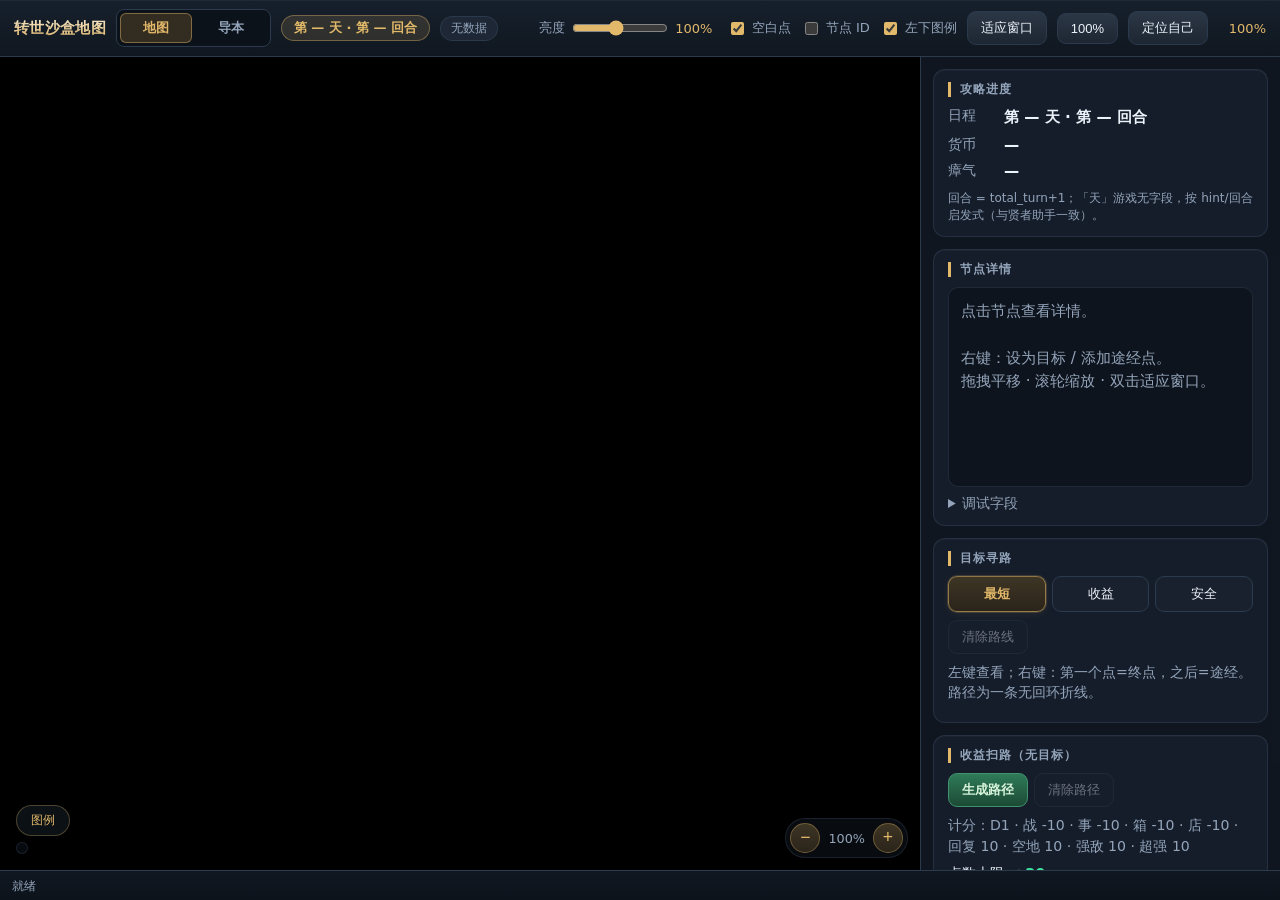
==== arcarum3-ext/map/map.html @ 76f1165f "Prepare arcarum3 Chrome extension for public repository" ====
<!DOCTYPE html>
<html lang="zh-CN">
<head>
  <meta charset="UTF-8" />
  <meta name="viewport" content="width=device-width, initial-scale=1" />
  <title>转世沙盒地图</title>
  <link rel="stylesheet" href="map.css" />
</head>
<body>
  <div id="toolbar">
    <div class="left">
      <strong id="title">转世沙盒地图</strong>
      <div class="window-view-switch" role="tablist" aria-label="窗口内容">
        <button
          id="window-tab-map"
          class="window-view-tab is-active"
          type="button"
          role="tab"
          aria-selected="true"
          aria-controls="main"
          data-window-view="map"
        >地图</button>
        <button
          id="window-tab-guidebooks"
          class="window-view-tab"
          type="button"
          role="tab"
          aria-selected="false"
          aria-controls="guidebook-view"
          data-window-view="guidebooks"
        >
          导本
          <span id="guidebook-tab-count" class="window-tab-count" hidden>0</span>
        </button>
      </div>
      <span id="progress-line" class="progress-line">第 — 天 · 第 — 回合</span>
      <span id="badge" class="badge">无数据</span>
    </div>
    <div id="map-toolbar-controls" class="right">
      <label class="chk slider-chk" title="调节底图亮度">
        亮度
        <input type="range" id="bg-bright" min="60" max="150" value="100" step="5" />
        <span id="bg-bright-val" class="slider-val">100%</span>
      </label>
      <label class="chk"><input type="checkbox" id="show-empty" checked /> 空白点</label>
      <label class="chk"><input type="checkbox" id="show-ids" /> 节点 ID</label>
      <label class="chk"><input type="checkbox" id="show-legend" checked /> 左下图例</label>
      <button type="button" id="btn-fit">适应窗口</button>
      <button type="button" id="btn-100">100%</button>
      <button type="button" id="btn-center">定位自己</button>
      <span id="zoom-label">100%</span>
    </div>
  </div>

  <div id="main" role="tabpanel" aria-labelledby="window-tab-map">
    <div id="map-column">
      <canvas id="canvas"></canvas>

      <!-- 左下角图例（可筛选高亮 / 可显隐） -->
      <div id="legend-dock" class="legend-dock" aria-label="节点图例">
        <button type="button" id="btn-legend-collapse" class="legend-toggle" title="收起/展开图例">图例</button>
        <div id="legend-bar" class="legend-bar"></div>
      </div>

      <div class="map-zoom-controls" aria-label="缩放">
        <button type="button" id="btn-zoom-out" class="map-zoom-btn">−</button>
        <span id="zoom-label-float" class="map-zoom-label">100%</span>
        <button type="button" id="btn-zoom-in" class="map-zoom-btn">+</button>
      </div>
    </div>

    <aside id="panel">
      <section class="panel-block progress-card">
        <h2>攻略进度</h2>
        <ul class="progress-rows">
          <li class="progress-row">
            <span class="progress-label">日程</span>
            <span id="progress-schedule" class="progress-value">第 — 天 · 第 — 回合</span>
          </li>
          <li class="progress-row">
            <span class="progress-label">货币</span>
            <span id="progress-point" class="progress-value">—</span>
          </li>
          <li class="progress-row">
            <span class="progress-label">瘴气</span>
            <span id="progress-miasma" class="progress-value">—</span>
          </li>
        </ul>
        <p class="progress-note">回合 = total_turn+1；「天」游戏无字段，按 hint/回合启发式（与贤者助手一致）。</p>
      </section>

      <section class="panel-block">
        <h2>节点详情</h2>
        <div id="detail" class="node-detail">
          <p class="node-detail-empty">点击节点查看详情。

右键：设为目标 / 添加途经点。
拖拽平移 · 滚轮缩放 · 双击适应窗口。</p>
        </div>
        <details id="node-debug-wrap" class="node-debug">
          <summary>调试字段</summary>
          <pre id="detail-debug" class="node-detail-debug">—</pre>
        </details>
      </section>

      <section class="panel-block route-card">
        <h2>目标寻路</h2>
        <div class="route-presets" role="group" aria-label="路线权重">
          <button type="button" class="btn-preset is-active" data-preset="short">最短</button>
          <button type="button" class="btn-preset" data-preset="reward">收益</button>
          <button type="button" class="btn-preset" data-preset="safe">安全</button>
        </div>
        <div class="route-actions">
          <button type="button" id="btn-route-clear" class="btn ghost" disabled>清除路线</button>
        </div>
        <p id="route-hint" class="route-hint">
          左键查看；右键：第一个点=终点，之后=途经。路径为一条无回环折线。
        </p>
        <dl id="route-stats" class="route-stats" hidden></dl>
      </section>

      <section class="panel-block explore-card">
        <h2>收益扫路（无目标）</h2>
        <div class="route-actions">
          <button type="button" id="btn-explore-gen" class="btn primary-ish">生成路径</button>
          <button type="button" id="btn-explore-clear" class="btn ghost" disabled>清除路径</button>
        </div>
        <p class="route-hint" id="explore-score-legend">累计分越低，路线优先级越高。</p>
        <label class="explore-slider-label" for="explore-points">
          点数上限 ≤ <strong id="explore-points-val">20</strong>
        </label>
        <input
          type="range"
          id="explore-points"
          min="5"
          max="20"
          value="20"
          step="1"
        />
        <details class="explore-score-settings" open>
          <summary>自定义事件评分</summary>
          <div id="explore-score-controls" class="explore-score-controls"></div>
        </details>
        <p id="explore-hint" class="route-hint">
          从当前位置出发，在上限内选总分最低的简单路径（可短于上限，不必凑满）。
          沿绿线移动只裁剪；再点生成带粘性，避免每步改道。
        </p>
        <dl id="explore-stats" class="route-stats" hidden></dl>
      </section>
    </aside>
  </div>

  <section
    id="guidebook-view"
    class="guidebook-view"
    role="tabpanel"
    aria-labelledby="window-tab-guidebooks"
    hidden
  >
    <div class="guidebook-shell">
      <header class="guidebook-header">
        <div class="guidebook-heading">
          <h1>导本记录</h1>
          <p id="book-last-update">尚未捕获导本数据</p>
        </div>
        <div class="guidebook-summary" aria-label="导本统计">
          <div><strong id="book-held-kinds">0</strong><span>持有种类</span></div>
          <div><strong id="book-held-total">0</strong><span>持有数量</span></div>
          <div><strong id="book-catalog-total">0</strong><span>累计收录</span></div>
        </div>
      </header>

      <div class="guidebook-layout">
        <section
          id="guidebook-live-panel"
          class="guidebook-column guidebook-live-panel"
          aria-labelledby="book-live-title"
        >
          <header class="guidebook-column-header">
            <div class="guidebook-column-title">
              <h2 id="book-live-title">本次选择</h2>
              <span id="book-live-count" class="book-live-count">0 项</span>
            </div>
            <button
              id="btn-clear-book-selection"
              class="book-clear-selection"
              type="button"
              aria-label="清除本次选择"
              title="清除本次选择"
              disabled
            >×</button>
          </header>
          <p id="book-live-summary" class="book-live-summary">暂无进行中的选择</p>
          <p id="book-live-description" class="book-live-description" hidden></p>
          <p id="book-live-captured" class="book-live-captured">等待下一次选择</p>
          <div id="guidebook-live-empty" class="guidebook-empty guidebook-live-empty">
            游戏内出现导本或事件选择后，候选会显示在这里。
          </div>
          <div id="guidebook-live-list" class="guidebook-list guidebook-live-list" aria-live="polite"></div>
          <section id="book-live-notes" class="book-live-notes" aria-labelledby="book-live-notes-title" hidden>
            <h3 id="book-live-notes-title">收益与风险</h3>
            <p id="book-live-notes-text"></p>
          </section>
        </section>

        <section
          id="guidebook-catalogue-panel"
          class="guidebook-column guidebook-catalogue-panel"
          aria-label="已有导本与数据库导本"
        >
          <div class="guidebook-toolbar" aria-label="导本筛选">
            <div class="book-segmented" role="group" aria-label="导本范围">
              <button class="book-segment is-active" type="button" data-book-view="inventory" aria-pressed="true">当前持有</button>
              <button class="book-segment" type="button" data-book-view="catalogue" aria-pressed="false">全部收录</button>
            </div>

            <div class="rarity-filters" role="group" aria-label="稀有度">
              <button class="rarity-filter" type="button" data-rarity="3" data-type="unique" aria-pressed="false" title="独有">
                <img alt="独有" width="96" height="34" />
              </button>
              <button class="rarity-filter" type="button" data-rarity="2" data-type="rare" aria-pressed="false" title="稀有">
                <img alt="稀有" width="96" height="34" />
              </button>
              <button class="rarity-filter" type="button" data-rarity="1" data-type="normal" aria-pressed="false" title="普通">
                <img alt="普通" width="96" height="34" />
              </button>
              <button class="rarity-filter" type="button" data-rarity="99" data-type="cursed" aria-pressed="false" title="诅咒">
                <img alt="诅咒" width="96" height="34" />
              </button>
            </div>

            <div class="book-controls">
              <input id="book-search" type="search" placeholder="搜索原文或 ID" autocomplete="off" />
              <button id="btn-export-books" type="button" disabled>导出 JSON</button>
            </div>
          </div>

          <div id="guidebook-empty" class="guidebook-empty">进入导本列表、事件选择或商店后，这里会自动出现原文记录。</div>
          <div id="guidebook-list" class="guidebook-list" aria-live="polite"></div>
        </section>
      </div>
    </div>
  </section>

  <div id="status">就绪</div>
  <script type="module" src="map.js"></script>
</body>
</html>
---- arcarum3-ext/map/map.css ----
:root {
  color-scheme: dark;
  --bg: #0b0f14;
  --bg-raised: #121926;
  --panel: rgba(17, 23, 33, 0.97);
  --card: #151d2a;
  --card-2: #0e141d;
  --text: #ecf2f9;
  --muted: #93a4ba;
  --border: #2b3a4d;
  --border-soft: rgba(120, 150, 190, 0.16);
  --accent: #e2b96a;
  --accent-soft: rgba(226, 185, 106, 0.14);
  --accent-blue: #4cc3fb;
  --ok: #3ee6a0;
  --danger: #fb7185;
  --via: #b39dfc;
  --shadow: 0 10px 28px rgba(0, 0, 0, 0.45);
  font-family: "Segoe UI", "PingFang SC", "Microsoft YaHei", system-ui, sans-serif;
}

* { box-sizing: border-box; }
[hidden] { display: none !important; }

html, body {
  margin: 0;
  height: 100%;
  overflow: hidden;
  background: var(--bg);
  color: var(--text);
}

body {
  display: flex;
  flex-direction: column;
}

/* ———————————————— 顶部工具栏 ———————————————— */

#toolbar {
  display: flex;
  align-items: center;
  justify-content: space-between;
  gap: 12px;
  padding: 9px 14px;
  border-bottom: 1px solid var(--border);
  background: linear-gradient(180deg, #16202c, #101720);
  box-shadow: 0 1px 0 rgba(255, 255, 255, 0.04) inset;
  flex-wrap: wrap;
}

#toolbar .left, #toolbar .right {
  display: flex;
  align-items: center;
  gap: 10px;
  flex-wrap: wrap;
}

.window-view-switch {
  display: grid;
  grid-template-columns: repeat(2, minmax(72px, 1fr));
  gap: 3px;
  padding: 3px;
  border: 1px solid var(--border);
  border-radius: 8px;
  background: #0c1219;
}

.window-view-tab {
  min-height: 30px;
  padding: 4px 12px;
  border-color: transparent;
  border-radius: 6px;
  background: transparent;
  color: var(--muted);
  font-weight: 650;
}

.window-view-tab.is-active {
  border-color: rgba(226, 185, 106, 0.45);
  background: #332c20;
  color: var(--accent);
}

.window-tab-count {
  display: inline-grid;
  min-width: 18px;
  height: 18px;
  margin-left: 4px;
  padding: 0 5px;
  place-items: center;
  border-radius: 9px;
  background: var(--ok);
  color: #082118;
  font-size: 10px;
}

#title {
  font-size: 15px;
  font-weight: 700;
  letter-spacing: 0.02em;
  background: linear-gradient(180deg, #f6e7c6, #d9b26a);
  -webkit-background-clip: text;
  background-clip: text;
  color: transparent;
}

.progress-line {
  font-size: 13px;
  font-weight: 650;
  color: var(--accent);
  padding: 3px 12px;
  border-radius: 999px;
  background: var(--accent-soft);
  border: 1px solid rgba(226, 185, 106, 0.38);
}

.badge {
  font-size: 12px;
  padding: 3px 10px;
  border-radius: 999px;
  background: #1d2735;
  border: 1px solid var(--border-soft);
  color: var(--muted);
}

.badge.ok {
  background: rgba(30, 84, 60, 0.55);
  border-color: rgba(62, 230, 160, 0.35);
  color: #7dffc0;
}

/* ———————————————— 按钮 ———————————————— */

button, .btn, .btn-preset {
  appearance: none;
  border: 1px solid var(--border);
  background: linear-gradient(180deg, #2c3746, #1d2632);
  color: var(--text);
  border-radius: 9px;
  padding: 7px 13px;
  font-size: 13px;
  cursor: pointer;
  transition: filter 0.12s ease, border-color 0.12s ease, transform 0.06s ease,
    box-shadow 0.12s ease;
}

button:hover, .btn:hover, .btn-preset:hover {
  filter: brightness(1.14);
  border-color: #3d5068;
}

button:active, .btn:active, .btn-preset:active {
  transform: translateY(1px);
}

button:focus-visible, .btn:focus-visible, .btn-preset:focus-visible {
  outline: 2px solid rgba(76, 195, 251, 0.6);
  outline-offset: 1px;
}

button:disabled {
  opacity: 0.4;
  cursor: not-allowed;
  filter: none;
  transform: none;
}

.btn.ghost, .btn-preset {
  background: rgba(255, 255, 255, 0.02);
}

.btn-preset.is-active {
  border-color: rgba(226, 185, 106, 0.55);
  background: linear-gradient(180deg, #3d3524, #2b241a);
  color: var(--accent);
  font-weight: 650;
  box-shadow: 0 0 0 1px rgba(226, 185, 106, 0.18),
    0 2px 10px rgba(226, 185, 106, 0.08);
}

/* ———————————————— 复选 / 滑杆 ———————————————— */

.chk {
  font-size: 13px;
  color: var(--muted);
  display: flex;
  align-items: center;
  gap: 5px;
  user-select: none;
}

.chk input[type="checkbox"] {
  accent-color: var(--accent);
}

.slider-chk input[type="range"] {
  width: 96px;
  accent-color: var(--accent);
}

.slider-val {
  min-width: 3.2em;
  font-variant-numeric: tabular-nums;
  color: var(--accent);
}

#zoom-label {
  min-width: 48px;
  text-align: right;
  font-variant-numeric: tabular-nums;
  color: var(--accent);
  font-size: 13px;
}

/* ———————————————— 主体布局 ———————————————— */

#main {
  display: grid;
  grid-template-columns: 1fr minmax(320px, 360px);
  flex: 1;
  min-height: 0;
}

/* ———————————————— 导本视图 ———————————————— */

.guidebook-view {
  flex: 1;
  min-height: 0;
  overflow: hidden;
  background: #0d1218;
  scrollbar-width: thin;
  scrollbar-color: #33445c transparent;
}

.guidebook-shell {
  width: min(1440px, 100%);
  height: 100%;
  margin: 0 auto;
  padding: 24px;
  display: flex;
  flex-direction: column;
}

.guidebook-header {
  flex: 0 0 auto;
  display: flex;
  align-items: end;
  justify-content: space-between;
  gap: 24px;
  padding-bottom: 18px;
  border-bottom: 1px solid var(--border);
}

.guidebook-heading h1 {
  margin: 0;
  font-size: 22px;
  letter-spacing: 0;
}

.guidebook-heading p {
  margin: 5px 0 0;
  color: var(--muted);
  font-size: 12px;
}

.guidebook-summary {
  display: grid;
  grid-template-columns: repeat(3, minmax(0, 1fr));
  border: 1px solid var(--border);
  border-radius: 8px;
  background: #131b24;
}

.guidebook-summary > div {
  display: grid;
  padding: 10px 16px;
  text-align: center;
}

.guidebook-summary > div + div { border-left: 1px solid var(--border); }
.guidebook-summary strong { color: var(--accent); font-size: 18px; }
.guidebook-summary span { color: var(--muted); font-size: 11px; }

.guidebook-layout {
  display: grid;
  grid-template-columns: minmax(0, 40fr) minmax(0, 60fr);
  flex: 1;
  min-height: 0;
  margin-top: 16px;
  border: 1px solid var(--border);
  border-radius: 8px;
  overflow: hidden;
}

.guidebook-column {
  min-width: 0;
  min-height: 0;
  overflow-y: auto;
  scrollbar-width: thin;
  scrollbar-color: #33445c transparent;
}

.guidebook-column::-webkit-scrollbar { width: 8px; }
.guidebook-column::-webkit-scrollbar-thumb {
  background: #33445c;
  border-radius: 4px;
}

.guidebook-live-panel {
  padding: 16px;
  background: #121926;
}

.guidebook-catalogue-panel {
  padding: 0 16px 16px;
  border-left: 1px solid var(--border);
  background: #0d1218;
}

.guidebook-column-header {
  display: grid;
  grid-template-columns: minmax(0, 1fr) 32px;
  gap: 10px;
  align-items: center;
}

.guidebook-column-title {
  display: flex;
  min-width: 0;
  align-items: center;
  gap: 8px;
  flex-wrap: wrap;
}

.guidebook-column-title h2 {
  margin: 0;
  color: var(--accent);
  font-size: 16px;
  letter-spacing: 0;
}

.book-live-count {
  padding: 2px 7px;
  border: 1px solid rgba(226, 185, 106, 0.38);
  border-radius: 8px;
  color: var(--accent);
  background: var(--accent-soft);
  font-size: 11px;
  white-space: nowrap;
}

.book-clear-selection {
  width: 32px;
  height: 32px;
  padding: 0;
  border-radius: 6px;
  color: var(--muted);
  font-size: 20px;
  line-height: 1;
}

.book-live-summary {
  margin: 12px 0 0;
  color: var(--text);
  font-size: 13px;
  font-weight: 650;
}

.book-live-captured {
  margin: 3px 0 0;
  color: var(--muted);
  font-size: 11px;
}

.book-live-description {
  margin: 10px 0 0;
  padding: 9px 10px;
  border-left: 2px solid rgba(226, 185, 106, 0.55);
  color: #c4cedb;
  font-size: 12px;
  line-height: 1.55;
  white-space: pre-line;
  overflow-wrap: anywhere;
}

.event-choice-item {
  border-left-color: #caa96c;
  background: #1a202a;
}

.event-choice-item.is-disabled { opacity: 0.52; }
.event-choice-item .guidebook-name { color: #f0d9a4; }

.shop-item {
  border-left-color: #68b88f;
  background: #13211d;
}

.shop-item.is-sold-out {
  opacity: 0.58;
}

.shop-item .guidebook-name {
  color: #a8e0bf;
}

.shop-item-price,
.shop-item-original {
  min-width: 0;
  color: var(--muted);
  font-size: 11px;
  line-height: 1.45;
  overflow-wrap: anywhere;
  white-space: pre-line;
}

.shop-item-price {
  color: #d6c08a;
  font-weight: 650;
}

.book-live-notes {
  margin-top: 14px;
  padding: 12px;
  border: 1px solid rgba(104, 184, 143, 0.42);
  border-left: 3px solid #68b88f;
  border-radius: 6px;
  background: #111d1a;
}

.book-live-notes h3 {
  margin: 0;
  color: #91d2ae;
  font-size: 13px;
  letter-spacing: 0;
}

.book-live-notes p {
  margin: 8px 0 0;
  color: #d5e4dc;
  font-size: 12px;
  line-height: 1.65;
  white-space: pre-wrap;
  overflow-wrap: anywhere;
}

.guidebook-toolbar {
  display: grid;
  grid-template-columns: minmax(160px, 0.8fr) minmax(260px, 1.2fr) minmax(210px, 1fr);
  gap: 12px;
  align-items: center;
  padding: 16px 0;
  border-bottom: 1px solid var(--border);
}

.book-segmented {
  display: grid;
  grid-template-columns: repeat(2, minmax(0, 1fr));
  padding: 3px;
  border: 1px solid var(--border);
  border-radius: 8px;
  background: #0a0f14;
}

.book-segment {
  min-height: 36px;
  border-color: transparent;
  border-radius: 6px;
  background: transparent;
  color: var(--muted);
}

.book-segment.is-active {
  border-color: #3c4d60;
  background: #1b2531;
  color: var(--text);
}

.rarity-filters {
  display: grid;
  grid-template-columns: repeat(4, minmax(0, 1fr));
  gap: 5px;
}

.rarity-filter {
  display: grid;
  min-width: 0;
  min-height: 42px;
  padding: 3px;
  place-items: center;
  border-color: transparent;
  border-radius: 6px;
  background: #0a0f14;
  overflow: hidden;
}

.rarity-filter[aria-pressed="true"] {
  border-color: var(--accent);
  background: #2a241a;
}

.rarity-filter img {
  display: block;
  width: 100%;
  max-width: 96px;
  height: 34px;
  object-fit: contain;
}

.book-controls {
  display: grid;
  grid-template-columns: minmax(0, 1fr) auto;
  gap: 8px;
}

.book-controls input {
  min-width: 0;
  min-height: 40px;
  padding: 7px 11px;
  border: 1px solid var(--border);
  border-radius: 7px;
  background: #0a0f14;
  color: var(--text);
  font: inherit;
}

.book-controls input:focus-visible {
  outline: 2px solid rgba(76, 195, 251, 0.6);
  outline-offset: 1px;
}

.guidebook-empty {
  margin-top: 18px;
  padding: 48px 20px;
  border: 1px dashed #334154;
  border-radius: 8px;
  color: var(--muted);
  text-align: center;
}

.guidebook-list {
  display: grid;
  grid-template-columns: repeat(auto-fill, minmax(min(260px, 100%), 1fr));
  gap: 10px;
  padding: 18px 0 6px;
}

.guidebook-item {
  position: relative;
  display: grid;
  align-content: start;
  gap: 6px;
  min-width: 0;
  min-height: 92px;
  padding: 13px 54px 12px 14px;
  border: 1px solid var(--border-soft);
  border-left: 3px solid #aeb6af;
  border-radius: 8px;
  background: #151d27;
}

.guidebook-item[data-rarity="3"] { border-left-color: #e6b85c; }
.guidebook-item[data-rarity="2"] { border-left-color: #68b9d6; }
.guidebook-item[data-rarity="99"] { border-left-color: #dc7379; }

.guidebook-name {
  min-width: 0;
  font-size: 14px;
  font-weight: 700;
  line-height: 1.45;
  overflow-wrap: anywhere;
}

.guidebook-item[data-rarity="3"] .guidebook-name { color: #f0cb79; }
.guidebook-item[data-rarity="99"] .guidebook-name { color: #f19b9f; }

.guidebook-meta,
.guidebook-raw {
  min-width: 0;
  color: var(--muted);
  font-size: 11px;
  line-height: 1.45;
  overflow-wrap: anywhere;
}

.guidebook-count {
  position: absolute;
  top: 13px;
  right: 13px;
  color: var(--ok);
  font-family: ui-monospace, Consolas, monospace;
  font-size: 12px;
  font-weight: 700;
}

.guidebook-count.is-empty { color: #687587; font-weight: 500; }

.guidebook-live-empty {
  margin-top: 18px;
  padding: 42px 14px;
}

.guidebook-live-list {
  grid-template-columns: 1fr;
}

.guidebook-live-list .guidebook-item {
  padding-right: 14px;
}

#map-column {
  position: relative;
  min-width: 0;
  min-height: 0;
  overflow: hidden;
  background: radial-gradient(120% 90% at 50% 40%, #131b26 0%, #0b0f14 70%);
}

#canvas {
  width: 100%;
  height: 100%;
  display: block;
  cursor: grab;
  background: transparent;
}

#canvas.dragging { cursor: grabbing; }

/* ———————————————— 左下角图例 ———————————————— */

.legend-dock {
  position: absolute;
  left: 16px;
  bottom: 16px;
  z-index: 3;
  display: flex;
  flex-direction: column;
  align-items: flex-start;
  gap: 6px;
  max-width: calc(100% - 100px);
  pointer-events: auto;
}

.legend-dock.is-collapsed .legend-bar {
  display: none;
}

.legend-toggle {
  padding: 6px 14px;
  font-size: 12px;
  border-radius: 999px;
  border: 1px solid rgba(226, 185, 106, 0.3);
  background: rgba(15, 20, 27, 0.85);
  color: var(--accent);
  backdrop-filter: blur(8px);
  box-shadow: var(--shadow);
}

.legend-bar {
  display: flex;
  flex-wrap: wrap;
  gap: 2px;
  padding: 5px;
  border: 1px solid var(--border-soft);
  border-radius: 12px;
  background: rgba(11, 15, 20, 0.7);
  backdrop-filter: blur(8px);
  box-shadow: var(--shadow);
}

.legend-item {
  width: 44px;
  height: 44px;
  padding: 0;
  margin: 0;
  border: none;
  border-radius: 9px;
  background: transparent;
  display: flex;
  align-items: center;
  justify-content: center;
  cursor: pointer;
  transition: background 0.12s ease, box-shadow 0.12s ease;
}

.legend-item:hover {
  background: rgba(255, 255, 255, 0.08);
}

.legend-item.is-active {
  background: rgba(226, 185, 106, 0.2);
  box-shadow: inset 0 0 0 1px rgba(226, 185, 106, 0.6);
}

.legend-item img {
  width: 36px;
  height: 36px;
  pointer-events: none;
  filter: drop-shadow(0 2px 3px rgba(0, 0, 0, 0.5));
}

/* ———————————————— 右下角缩放条 ———————————————— */

.map-zoom-controls {
  position: absolute;
  right: 12px;
  bottom: 12px;
  z-index: 2;
  display: flex;
  align-items: center;
  gap: 4px;
  padding: 4px;
  border: 1px solid var(--border-soft);
  border-radius: 999px;
  background: rgba(11, 15, 20, 0.75);
  backdrop-filter: blur(8px);
  box-shadow: var(--shadow);
}

.map-zoom-btn {
  width: 30px;
  height: 30px;
  padding: 0;
  border: 1px solid rgba(226, 185, 106, 0.35);
  border-radius: 999px;
  background: linear-gradient(180deg, #3d3524, #2b241a);
  color: var(--accent);
  font-size: 1.1rem;
  line-height: 1;
}

.map-zoom-label {
  min-width: 3.2em;
  padding: 0 4px;
  color: var(--muted);
  font-size: 0.8rem;
  font-variant-numeric: tabular-nums;
  text-align: center;
}

/* ———————————————— 右侧面板 ———————————————— */

#panel {
  border-left: 1px solid var(--border);
  background: var(--panel);
  padding: 12px;
  overflow: auto;
  display: flex;
  flex-direction: column;
  gap: 12px;
  scrollbar-width: thin;
  scrollbar-color: #33445c transparent;
}

#panel::-webkit-scrollbar { width: 8px; }
#panel::-webkit-scrollbar-thumb {
  background: #33445c;
  border-radius: 4px;
}
#panel::-webkit-scrollbar-track { background: transparent; }

.panel-block {
  background: var(--card);
  border: 1px solid var(--border-soft);
  border-radius: 12px;
  padding: 12px 14px;
  box-shadow: 0 1px 0 rgba(255, 255, 255, 0.03) inset;
}

.panel-block h2 {
  margin: 0 0 10px;
  padding-left: 9px;
  font-size: 0.78rem;
  color: var(--muted);
  font-weight: 700;
  letter-spacing: 0.08em;
  text-transform: uppercase;
  border-left: 3px solid var(--accent);
  line-height: 1.2;
}

.progress-rows {
  list-style: none;
  margin: 0;
  padding: 0;
  display: flex;
  flex-direction: column;
  gap: 8px;
}

.progress-row {
  display: grid;
  grid-template-columns: 3em 1fr;
  gap: 8px;
  align-items: start;
}

.progress-label {
  color: var(--muted);
  font-size: 0.85rem;
}

.progress-value {
  font-size: 0.95rem;
  font-weight: 650;
  color: var(--text);
}

.progress-note {
  margin: 10px 0 0;
  font-size: 0.75rem;
  color: var(--muted);
  line-height: 1.4;
}

/* 节点详情 */

.node-detail {
  display: flex;
  flex-direction: column;
  gap: 10px;
  padding: 12px;
  background: var(--card-2);
  border: 1px solid var(--border-soft);
  border-radius: 10px;
  min-height: 200px;
}

.node-detail-empty {
  margin: 0;
  color: var(--muted);
  white-space: pre-wrap;
  font-size: 0.95rem;
  line-height: 1.55;
}

.node-detail-title {
  margin: 0;
  font-size: 1.2rem;
  font-weight: 700;
  color: #fff;
  line-height: 1.3;
}

.node-detail-type {
  margin: 0;
  font-size: 0.92rem;
  color: var(--accent);
  line-height: 1.4;
}

.node-detail-status {
  margin: 0;
  font-size: 0.92rem;
  color: var(--ok);
  font-weight: 650;
}

.node-detail-official {
  margin: 0;
  font-size: 0.9rem;
  color: #c4b5fd;
  line-height: 1.45;
}

.node-detail-p {
  margin: 0;
  color: var(--text);
  font-size: 0.98rem;
  line-height: 1.55;
}

.node-detail-tips {
  margin: 0;
  padding-left: 1.2em;
  color: #b0bccb;
  font-size: 0.92rem;
  line-height: 1.5;
}

.node-detail-tips li + li {
  margin-top: 6px;
}

.node-debug {
  margin-top: 8px;
  color: var(--muted);
  font-size: 0.85rem;
}

.node-debug summary {
  cursor: pointer;
  user-select: none;
}

.node-detail-debug {
  margin: 8px 0 0;
  padding: 10px;
  background: var(--bg);
  border-radius: 8px;
  border: 1px solid var(--border-soft);
  font-size: 0.78rem;
  line-height: 1.45;
  color: #9aa8b8;
  white-space: pre-wrap;
  font-family: ui-monospace, Consolas, monospace;
  overflow: auto;
  max-height: 160px;
}

/* 路径规划 */

.route-presets {
  display: flex;
  gap: 6px;
  margin-bottom: 8px;
}

.route-presets .btn-preset {
  flex: 1;
  padding: 8px 6px;
}

.route-actions {
  display: flex;
  gap: 6px;
  margin-bottom: 8px;
}

.route-hint {
  margin: 0 0 8px;
  color: var(--muted);
  font-size: 0.88rem;
  line-height: 1.45;
}

.route-stats {
  margin: 0;
  padding: 10px 12px;
  display: grid;
  grid-template-columns: auto 1fr;
  gap: 4px 10px;
  font-size: 0.9rem;
  background: var(--card-2);
  border: 1px solid var(--border-soft);
  border-radius: 10px;
}

.route-stats dt {
  margin: 0;
  color: var(--muted);
}

.route-stats dd {
  margin: 0;
  font-weight: 600;
  overflow-wrap: anywhere;
}

.route-stats dd.is-accent {
  color: var(--accent-blue);
}

.explore-card .explore-slider-label {
  display: block;
  margin: 0 0 6px;
  font-size: 0.9rem;
  color: var(--text);
}

.explore-card .explore-slider-label strong {
  color: var(--ok);
}

.explore-card input[type="range"] {
  width: 100%;
  margin: 0 0 10px;
  accent-color: #34d399;
}

.explore-score-settings {
  margin: 2px 0 12px;
  border-top: 1px solid var(--border-soft);
  border-bottom: 1px solid var(--border-soft);
}

.explore-score-settings summary {
  padding: 9px 0;
  color: var(--text);
  font-size: 0.88rem;
  font-weight: 650;
  cursor: pointer;
}

.explore-score-controls {
  display: grid;
  gap: 7px;
  padding: 2px 0 10px;
}

.explore-score-row {
  display: grid;
  grid-template-columns: minmax(76px, 0.8fr) minmax(90px, 1.4fr) 58px;
  align-items: center;
  gap: 8px;
  min-width: 0;
}

.explore-score-row label {
  color: var(--muted);
  font-size: 0.8rem;
  overflow-wrap: anywhere;
}

.explore-card .explore-score-row input[type="range"] {
  min-width: 0;
  margin: 0;
}

.explore-score-row input[type="number"] {
  width: 58px;
  box-sizing: border-box;
  padding: 4px 3px 4px 6px;
  border: 1px solid var(--border-soft);
  border-radius: 4px;
  color: var(--text);
  background: var(--card-2);
  font: inherit;
  font-size: 0.8rem;
}

.btn.primary-ish {
  background: linear-gradient(180deg, #2f7a58, #1c4a35);
  border-color: #40916c;
  color: #d8f3dc;
  font-weight: 650;
}

.btn.primary-ish:hover {
  filter: brightness(1.12);
  box-shadow: 0 2px 12px rgba(52, 211, 153, 0.18);
}

/* ———————————————— 底部状态栏 ———————————————— */

#status {
  height: 30px;
  line-height: 30px;
  padding: 0 12px;
  border-top: 1px solid var(--border);
  font-size: 12px;
  color: var(--muted);
  background: linear-gradient(180deg, #101720, #0d131b);
  white-space: nowrap;
  overflow: hidden;
  text-overflow: ellipsis;
}

@media (max-width: 960px) {
  #main {
    grid-template-columns: 1fr;
    grid-template-rows: 1fr minmax(240px, 40%);
  }
  #panel {
    border-left: none;
    border-top: 1px solid var(--border);
  }
  .guidebook-header { align-items: stretch; flex-direction: column; }
  .guidebook-toolbar { grid-template-columns: 1fr; }
  .guidebook-summary { width: 100%; }
}

@media (max-width: 560px) {
  .guidebook-shell { padding: 8px; }
  .guidebook-summary > div { padding: 8px 4px; }
  .guidebook-live-panel { padding: 10px; }
  .guidebook-catalogue-panel { padding: 0 8px 10px; }
  .rarity-filters { grid-template-columns: repeat(2, minmax(0, 1fr)); }
  .book-controls { grid-template-columns: 1fr; }
}
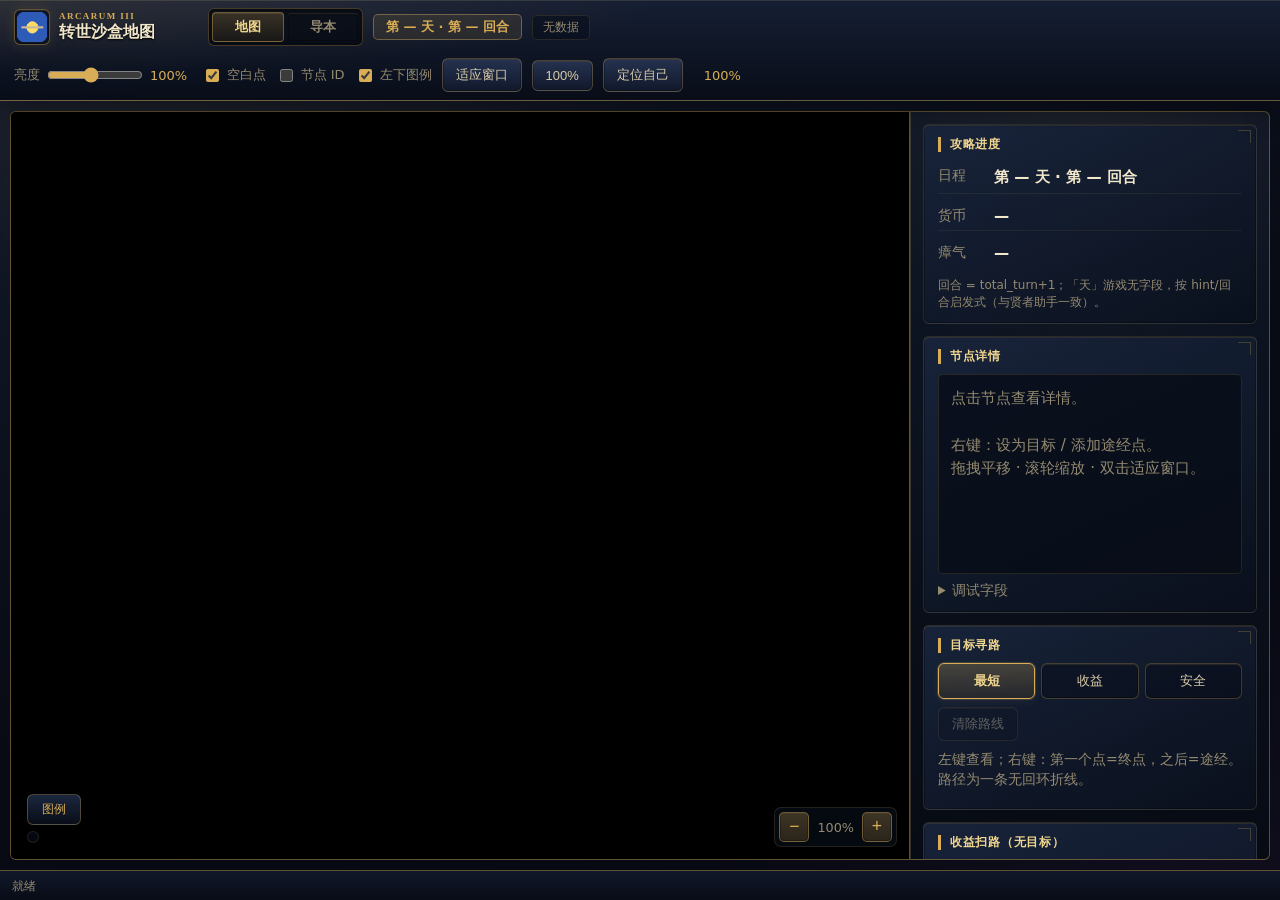
==== commit 674a3d39: "Release 0.2.1 with bundled asset fallback and interface updates" ====
--- a/arcarum3-ext/map/map.html
+++ b/arcarum3-ext/map/map.html
@@ -9,7 +9,13 @@
 <body>
   <div id="toolbar">
     <div class="left">
-      <strong id="title">转世沙盒地图</strong>
+      <div class="brand-lockup">
+        <img class="brand-icon" src="../icons/icon48.png" alt="" width="34" height="34" />
+        <div class="brand-copy">
+          <span class="brand-kicker">ARCARUM III</span>
+          <strong id="title">转世沙盒地图</strong>
+        </div>
+      </div>
       <div class="window-view-switch" role="tablist" aria-label="窗口内容">
         <button
           id="window-tab-map"
--- a/arcarum3-ext/map/map.css
+++ b/arcarum3-ext/map/map.css
@@ -1,22 +1,40 @@
 :root {
   color-scheme: dark;
-  --bg: #0b0f14;
-  --bg-raised: #121926;
-  --panel: rgba(17, 23, 33, 0.97);
-  --card: #151d2a;
-  --card-2: #0e141d;
-  --text: #ecf2f9;
-  --muted: #93a4ba;
-  --border: #2b3a4d;
-  --border-soft: rgba(120, 150, 190, 0.16);
-  --accent: #e2b96a;
-  --accent-soft: rgba(226, 185, 106, 0.14);
-  --accent-blue: #4cc3fb;
-  --ok: #3ee6a0;
-  --danger: #fb7185;
-  --via: #b39dfc;
-  --shadow: 0 10px 28px rgba(0, 0, 0, 0.45);
-  font-family: "Segoe UI", "PingFang SC", "Microsoft YaHei", system-ui, sans-serif;
+  --ink-0: #080b14;
+  --ink-1: #0d1322;
+  --ink-2: #141d31;
+  --ink-3: #1a2740;
+  --parchment: #f1e7cb;
+  --parchment-soft: #d8cba9;
+  --parchment-dim: #948a70;
+  --gold: #d8ad55;
+  --gold-bright: #f0d68f;
+  --gold-deep: #78551c;
+  --gold-line: rgba(216, 173, 85, 0.42);
+  --gold-soft: rgba(216, 173, 85, 0.11);
+  --cyan: #65c9d8;
+  --green: #6fc38f;
+  --rose: #cf668e;
+  --violet: #a889d9;
+  --bg: var(--ink-0);
+  --bg-raised: var(--ink-2);
+  --panel: rgba(10, 15, 28, 0.97);
+  --card: rgba(20, 29, 49, 0.9);
+  --card-2: rgba(8, 13, 24, 0.82);
+  --text: var(--parchment);
+  --muted: var(--parchment-dim);
+  --border: rgba(216, 173, 85, 0.28);
+  --border-soft: rgba(216, 173, 85, 0.14);
+  --accent: var(--gold);
+  --accent-soft: var(--gold-soft);
+  --accent-blue: var(--cyan);
+  --ok: var(--green);
+  --danger: var(--rose);
+  --via: var(--violet);
+  --shadow: 0 14px 34px rgba(0, 0, 0, 0.52);
+  --shadow-inset: inset 0 1px 0 rgba(240, 214, 143, 0.12),
+    inset 0 0 0 1px rgba(0, 0, 0, 0.28);
+  font-family: "Segoe UI", "PingFang SC", "Microsoft YaHei UI", system-ui, sans-serif;
 }
 
 * { box-sizing: border-box; }
@@ -26,26 +44,48 @@
   margin: 0;
   height: 100%;
   overflow: hidden;
-  background: var(--bg);
+  background:
+    radial-gradient(70% 55% at 12% 0%, rgba(216, 173, 85, 0.09), transparent 64%),
+    radial-gradient(62% 55% at 95% 100%, rgba(93, 55, 126, 0.12), transparent 66%),
+    linear-gradient(160deg, #111a2c 0%, var(--ink-0) 55%, #060810 100%);
   color: var(--text);
 }
 
 body {
   display: flex;
   flex-direction: column;
+  position: relative;
+}
+
+body::before {
+  content: "";
+  position: fixed;
+  inset: 0;
+  pointer-events: none;
+  opacity: 0.22;
+  background-image:
+    linear-gradient(rgba(240, 214, 143, 0.025) 1px, transparent 1px),
+    linear-gradient(90deg, rgba(240, 214, 143, 0.018) 1px, transparent 1px);
+  background-size: 28px 28px;
 }
 
 /* ———————————————— 顶部工具栏 ———————————————— */
 
 #toolbar {
+  position: relative;
+  z-index: 10;
   display: flex;
   align-items: center;
   justify-content: space-between;
   gap: 12px;
-  padding: 9px 14px;
-  border-bottom: 1px solid var(--border);
-  background: linear-gradient(180deg, #16202c, #101720);
-  box-shadow: 0 1px 0 rgba(255, 255, 255, 0.04) inset;
+  min-height: 64px;
+  padding: 8px 14px;
+  border-bottom: 1px solid var(--gold-line);
+  background:
+    radial-gradient(100% 140% at 0% 0%, rgba(216, 173, 85, 0.12), transparent 52%),
+    linear-gradient(180deg, rgba(22, 31, 52, 0.98), rgba(8, 13, 24, 0.98));
+  box-shadow: 0 8px 24px rgba(0, 0, 0, 0.38),
+    inset 0 1px 0 rgba(240, 214, 143, 0.13);
   flex-wrap: wrap;
 }
 
@@ -54,6 +94,37 @@
   align-items: center;
   gap: 10px;
   flex-wrap: wrap;
+}
+
+.brand-lockup {
+  display: flex;
+  align-items: center;
+  gap: 9px;
+  min-width: 184px;
+}
+
+.brand-icon {
+  width: 36px;
+  height: 36px;
+  flex: 0 0 auto;
+  border: 1px solid var(--gold-line);
+  border-radius: 6px;
+  background: var(--ink-1);
+  box-shadow: var(--shadow-inset), 0 0 14px rgba(216, 173, 85, 0.12);
+}
+
+.brand-copy {
+  display: grid;
+  gap: 1px;
+  min-width: 0;
+}
+
+.brand-kicker {
+  color: var(--gold);
+  font-family: Georgia, "Times New Roman", serif;
+  font-size: 9px;
+  font-weight: 700;
+  letter-spacing: 0.16em;
 }
 
 .window-view-switch {
@@ -62,24 +133,27 @@
   gap: 3px;
   padding: 3px;
   border: 1px solid var(--border);
-  border-radius: 8px;
-  background: #0c1219;
+  border-radius: 6px;
+  background: rgba(5, 9, 17, 0.72);
+  box-shadow: inset 0 1px 5px rgba(0, 0, 0, 0.55);
 }
 
 .window-view-tab {
   min-height: 30px;
   padding: 4px 12px;
   border-color: transparent;
-  border-radius: 6px;
+  border-radius: 4px;
   background: transparent;
   color: var(--muted);
   font-weight: 650;
 }
 
 .window-view-tab.is-active {
-  border-color: rgba(226, 185, 106, 0.45);
-  background: #332c20;
-  color: var(--accent);
+  border-color: var(--gold-line);
+  background:
+    linear-gradient(180deg, rgba(216, 173, 85, 0.22), rgba(120, 85, 28, 0.14));
+  color: var(--gold-bright);
+  box-shadow: inset 0 1px 0 rgba(240, 214, 143, 0.12);
 }
 
 .window-tab-count {
@@ -96,13 +170,12 @@
 }
 
 #title {
-  font-size: 15px;
+  overflow-wrap: anywhere;
+  font-family: Georgia, "Songti SC", "SimSun", serif;
+  font-size: 16px;
   font-weight: 700;
-  letter-spacing: 0.02em;
-  background: linear-gradient(180deg, #f6e7c6, #d9b26a);
-  -webkit-background-clip: text;
-  background-clip: text;
-  color: transparent;
+  color: var(--parchment);
+  text-shadow: 0 1px 2px #000;
 }
 
 .progress-line {
@@ -110,7 +183,7 @@
   font-weight: 650;
   color: var(--accent);
   padding: 3px 12px;
-  border-radius: 999px;
+  border-radius: 5px;
   background: var(--accent-soft);
   border: 1px solid rgba(226, 185, 106, 0.38);
 }
@@ -118,16 +191,16 @@
 .badge {
   font-size: 12px;
   padding: 3px 10px;
-  border-radius: 999px;
-  background: #1d2735;
+  border-radius: 5px;
+  background: rgba(10, 16, 29, 0.68);
   border: 1px solid var(--border-soft);
   color: var(--muted);
 }
 
 .badge.ok {
-  background: rgba(30, 84, 60, 0.55);
-  border-color: rgba(62, 230, 160, 0.35);
-  color: #7dffc0;
+  background: rgba(37, 91, 65, 0.34);
+  border-color: rgba(111, 195, 143, 0.44);
+  color: #a8e5bd;
 }
 
 /* ———————————————— 按钮 ———————————————— */
@@ -137,17 +210,22 @@
   border: 1px solid var(--border);
   background: linear-gradient(180deg, #2c3746, #1d2632);
   color: var(--text);
-  border-radius: 9px;
+  border-radius: 6px;
   padding: 7px 13px;
   font-size: 13px;
   cursor: pointer;
-  transition: filter 0.12s ease, border-color 0.12s ease, transform 0.06s ease,
-    box-shadow 0.12s ease;
+  background:
+    linear-gradient(180deg, rgba(39, 52, 82, 0.96), rgba(17, 25, 43, 0.96));
+  color: var(--parchment-soft);
+  box-shadow: var(--shadow-inset);
+  transition: color 0.14s ease, border-color 0.14s ease, transform 0.1s ease,
+    box-shadow 0.14s ease, background 0.14s ease;
 }
 
 button:hover, .btn:hover, .btn-preset:hover {
-  filter: brightness(1.14);
-  border-color: #3d5068;
+  border-color: var(--gold-line);
+  color: var(--gold-bright);
+  box-shadow: var(--shadow-inset), 0 0 12px rgba(216, 173, 85, 0.12);
 }
 
 button:active, .btn:active, .btn-preset:active {
@@ -155,7 +233,7 @@
 }
 
 button:focus-visible, .btn:focus-visible, .btn-preset:focus-visible {
-  outline: 2px solid rgba(76, 195, 251, 0.6);
+  outline: 2px solid rgba(101, 201, 216, 0.76);
   outline-offset: 1px;
 }
 
@@ -167,13 +245,13 @@
 }
 
 .btn.ghost, .btn-preset {
-  background: rgba(255, 255, 255, 0.02);
+  background: rgba(6, 10, 19, 0.38);
 }
 
 .btn-preset.is-active {
-  border-color: rgba(226, 185, 106, 0.55);
-  background: linear-gradient(180deg, #3d3524, #2b241a);
-  color: var(--accent);
+  border-color: var(--gold);
+  background: linear-gradient(180deg, rgba(216, 173, 85, 0.25), rgba(120, 85, 28, 0.18));
+  color: var(--gold-bright);
   font-weight: 650;
   box-shadow: 0 0 0 1px rgba(226, 185, 106, 0.18),
     0 2px 10px rgba(226, 185, 106, 0.08);
@@ -217,9 +295,11 @@
 
 #main {
   display: grid;
-  grid-template-columns: 1fr minmax(320px, 360px);
+  grid-template-columns: minmax(0, 1fr) minmax(328px, 370px);
   flex: 1;
   min-height: 0;
+  position: relative;
+  z-index: 1;
 }
 
 /* ———————————————— 导本视图 ———————————————— */
@@ -228,7 +308,9 @@
   flex: 1;
   min-height: 0;
   overflow: hidden;
-  background: #0d1218;
+  background:
+    radial-gradient(80% 70% at 15% 10%, rgba(216, 173, 85, 0.08), transparent 62%),
+    linear-gradient(150deg, #111a2d, #070a12 72%);
   scrollbar-width: thin;
   scrollbar-color: #33445c transparent;
 }
@@ -249,12 +331,15 @@
   justify-content: space-between;
   gap: 24px;
   padding-bottom: 18px;
-  border-bottom: 1px solid var(--border);
+  border-bottom: 1px solid var(--gold-line);
 }
 
 .guidebook-heading h1 {
   margin: 0;
-  font-size: 22px;
+  color: var(--gold-bright);
+  font-family: Georgia, "Songti SC", serif;
+  font-size: 24px;
+  text-shadow: 0 2px 4px rgba(0, 0, 0, 0.8);
   letter-spacing: 0;
 }
 
@@ -268,8 +353,10 @@
   display: grid;
   grid-template-columns: repeat(3, minmax(0, 1fr));
   border: 1px solid var(--border);
-  border-radius: 8px;
-  background: #131b24;
+  border-radius: 6px;
+  background:
+    linear-gradient(180deg, rgba(26, 39, 65, 0.9), rgba(10, 15, 27, 0.9));
+  box-shadow: var(--shadow-inset), 0 8px 24px rgba(0, 0, 0, 0.25);
 }
 
 .guidebook-summary > div {
@@ -289,7 +376,8 @@
   min-height: 0;
   margin-top: 16px;
   border: 1px solid var(--border);
-  border-radius: 8px;
+  border-radius: 6px;
+  box-shadow: 0 16px 44px rgba(0, 0, 0, 0.42), var(--shadow-inset);
   overflow: hidden;
 }
 
@@ -309,13 +397,14 @@
 
 .guidebook-live-panel {
   padding: 16px;
-  background: #121926;
+  background:
+    linear-gradient(155deg, rgba(32, 36, 45, 0.92), rgba(17, 21, 30, 0.96));
 }
 
 .guidebook-catalogue-panel {
   padding: 0 16px 16px;
   border-left: 1px solid var(--border);
-  background: #0d1218;
+  background: rgba(7, 11, 20, 0.86);
 }
 
 .guidebook-column-header {
@@ -376,8 +465,9 @@
 .book-live-description {
   margin: 10px 0 0;
   padding: 9px 10px;
-  border-left: 2px solid rgba(226, 185, 106, 0.55);
-  color: #c4cedb;
+  border-left: 2px solid var(--gold);
+  color: var(--parchment-soft);
+  background: rgba(216, 173, 85, 0.045);
   font-size: 12px;
   line-height: 1.55;
   white-space: pre-line;
@@ -385,16 +475,16 @@
 }
 
 .event-choice-item {
-  border-left-color: #caa96c;
-  background: #1a202a;
+  border-left-color: var(--gold);
+  background: rgba(40, 34, 26, 0.72);
 }
 
 .event-choice-item.is-disabled { opacity: 0.52; }
 .event-choice-item .guidebook-name { color: #f0d9a4; }
 
 .shop-item {
-  border-left-color: #68b88f;
-  background: #13211d;
+  border-left-color: var(--green);
+  background: rgba(15, 39, 31, 0.68);
 }
 
 .shop-item.is-sold-out {
@@ -425,7 +515,7 @@
   padding: 12px;
   border: 1px solid rgba(104, 184, 143, 0.42);
   border-left: 3px solid #68b88f;
-  border-radius: 6px;
+  border-radius: 5px;
   background: #111d1a;
 }
 
@@ -459,22 +549,22 @@
   grid-template-columns: repeat(2, minmax(0, 1fr));
   padding: 3px;
   border: 1px solid var(--border);
-  border-radius: 8px;
-  background: #0a0f14;
+  border-radius: 6px;
+  background: rgba(4, 8, 15, 0.68);
 }
 
 .book-segment {
   min-height: 36px;
   border-color: transparent;
-  border-radius: 6px;
+  border-radius: 4px;
   background: transparent;
   color: var(--muted);
 }
 
 .book-segment.is-active {
-  border-color: #3c4d60;
-  background: #1b2531;
-  color: var(--text);
+  border-color: var(--gold-line);
+  background: rgba(216, 173, 85, 0.13);
+  color: var(--gold-bright);
 }
 
 .rarity-filters {
@@ -490,8 +580,8 @@
   padding: 3px;
   place-items: center;
   border-color: transparent;
-  border-radius: 6px;
-  background: #0a0f14;
+  border-radius: 5px;
+  background: rgba(4, 8, 15, 0.68);
   overflow: hidden;
 }
 
@@ -519,8 +609,8 @@
   min-height: 40px;
   padding: 7px 11px;
   border: 1px solid var(--border);
-  border-radius: 7px;
-  background: #0a0f14;
+  border-radius: 5px;
+  background: rgba(4, 8, 15, 0.78);
   color: var(--text);
   font: inherit;
 }
@@ -534,7 +624,7 @@
   margin-top: 18px;
   padding: 48px 20px;
   border: 1px dashed #334154;
-  border-radius: 8px;
+  border-radius: 5px;
   color: var(--muted);
   text-align: center;
 }
@@ -556,8 +646,18 @@
   padding: 13px 54px 12px 14px;
   border: 1px solid var(--border-soft);
   border-left: 3px solid #aeb6af;
-  border-radius: 8px;
-  background: #151d27;
+  border-radius: 6px;
+  background:
+    linear-gradient(150deg, rgba(26, 37, 59, 0.9), rgba(11, 17, 29, 0.94));
+  box-shadow: inset 0 1px 0 rgba(240, 214, 143, 0.045);
+  transition: border-color 0.14s ease, transform 0.14s ease, background 0.14s ease;
+}
+
+.guidebook-item:hover {
+  transform: translateY(-1px);
+  border-color: rgba(216, 173, 85, 0.34);
+  background:
+    linear-gradient(150deg, rgba(35, 47, 71, 0.94), rgba(14, 21, 35, 0.96));
 }
 
 .guidebook-item[data-rarity="3"] { border-left-color: #e6b85c; }
@@ -614,10 +714,42 @@
   min-width: 0;
   min-height: 0;
   overflow: hidden;
-  background: radial-gradient(120% 90% at 50% 40%, #131b26 0%, #0b0f14 70%);
+  margin: 10px 0 10px 10px;
+  border: 1px solid var(--gold-line);
+  border-radius: 6px 0 0 6px;
+  background:
+    radial-gradient(120% 90% at 50% 40%, #17233a 0%, #080b14 72%);
+  box-shadow: inset 0 0 72px rgba(0, 0, 0, 0.58), var(--shadow-inset);
+}
+
+#map-column::before {
+  content: "";
+  position: absolute;
+  inset: 0;
+  pointer-events: none;
+  background:
+    radial-gradient(circle at 50% 46%, rgba(216, 173, 85, 0.105), transparent 36%),
+    radial-gradient(circle at 50% 52%, rgba(101, 201, 216, 0.06), transparent 48%),
+    linear-gradient(rgba(240, 214, 143, 0.035) 1px, transparent 1px),
+    linear-gradient(90deg, rgba(240, 214, 143, 0.028) 1px, transparent 1px),
+    linear-gradient(135deg, rgba(216, 173, 85, 0.045), transparent 28%, rgba(8, 11, 20, 0.48) 72%);
+  background-size: auto, auto, 40px 40px, 40px 40px, auto;
+  opacity: 0.72;
+}
+
+#map-column::after {
+  content: "";
+  position: absolute;
+  inset: 0;
+  pointer-events: none;
+  box-shadow:
+    inset 0 0 0 1px rgba(240, 214, 143, 0.08),
+    inset 0 0 120px rgba(0, 0, 0, 0.76);
 }
 
 #canvas {
+  position: relative;
+  z-index: 1;
   width: 100%;
   height: 100%;
   display: block;
@@ -633,7 +765,7 @@
   position: absolute;
   left: 16px;
   bottom: 16px;
-  z-index: 3;
+  z-index: 4;
   display: flex;
   flex-direction: column;
   align-items: flex-start;
@@ -649,9 +781,10 @@
 .legend-toggle {
   padding: 6px 14px;
   font-size: 12px;
-  border-radius: 999px;
+  border-radius: 6px;
   border: 1px solid rgba(226, 185, 106, 0.3);
-  background: rgba(15, 20, 27, 0.85);
+  background:
+    linear-gradient(180deg, rgba(29, 41, 67, 0.94), rgba(9, 14, 25, 0.94));
   color: var(--accent);
   backdrop-filter: blur(8px);
   box-shadow: var(--shadow);
@@ -663,8 +796,8 @@
   gap: 2px;
   padding: 5px;
   border: 1px solid var(--border-soft);
-  border-radius: 12px;
-  background: rgba(11, 15, 20, 0.7);
+  border-radius: 6px;
+  background: rgba(7, 11, 20, 0.8);
   backdrop-filter: blur(8px);
   box-shadow: var(--shadow);
 }
@@ -675,7 +808,7 @@
   padding: 0;
   margin: 0;
   border: none;
-  border-radius: 9px;
+  border-radius: 5px;
   background: transparent;
   display: flex;
   align-items: center;
@@ -706,14 +839,14 @@
   position: absolute;
   right: 12px;
   bottom: 12px;
-  z-index: 2;
+  z-index: 4;
   display: flex;
   align-items: center;
   gap: 4px;
   padding: 4px;
   border: 1px solid var(--border-soft);
-  border-radius: 999px;
-  background: rgba(11, 15, 20, 0.75);
+  border-radius: 7px;
+  background: rgba(7, 11, 20, 0.82);
   backdrop-filter: blur(8px);
   box-shadow: var(--shadow);
 }
@@ -723,7 +856,7 @@
   height: 30px;
   padding: 0;
   border: 1px solid rgba(226, 185, 106, 0.35);
-  border-radius: 999px;
+  border-radius: 5px;
   background: linear-gradient(180deg, #3d3524, #2b241a);
   color: var(--accent);
   font-size: 1.1rem;
@@ -742,8 +875,13 @@
 /* ———————————————— 右侧面板 ———————————————— */
 
 #panel {
-  border-left: 1px solid var(--border);
-  background: var(--panel);
+  margin: 10px 10px 10px 0;
+  border: 1px solid var(--gold-line);
+  border-left-color: rgba(216, 173, 85, 0.24);
+  border-radius: 0 6px 6px 0;
+  background:
+    radial-gradient(120% 80% at 50% -10%, rgba(216, 173, 85, 0.08), transparent 62%),
+    linear-gradient(180deg, rgba(15, 23, 39, 0.97), rgba(7, 11, 20, 0.98));
   padding: 12px;
   overflow: auto;
   display: flex;
@@ -761,20 +899,34 @@
 #panel::-webkit-scrollbar-track { background: transparent; }
 
 .panel-block {
-  background: var(--card);
+  position: relative;
+  background:
+    linear-gradient(155deg, rgba(25, 37, 61, 0.92), rgba(10, 16, 28, 0.94));
   border: 1px solid var(--border-soft);
-  border-radius: 12px;
+  border-radius: 6px;
   padding: 12px 14px;
-  box-shadow: 0 1px 0 rgba(255, 255, 255, 0.03) inset;
+  box-shadow: var(--shadow-inset);
+}
+
+.panel-block::after {
+  content: "";
+  position: absolute;
+  top: 5px;
+  right: 5px;
+  width: 12px;
+  height: 12px;
+  border-top: 1px solid rgba(216, 173, 85, 0.25);
+  border-right: 1px solid rgba(216, 173, 85, 0.25);
+  pointer-events: none;
 }
 
 .panel-block h2 {
   margin: 0 0 10px;
   padding-left: 9px;
   font-size: 0.78rem;
-  color: var(--muted);
+  color: var(--gold-bright);
   font-weight: 700;
-  letter-spacing: 0.08em;
+  letter-spacing: 0.06em;
   text-transform: uppercase;
   border-left: 3px solid var(--accent);
   line-height: 1.2;
@@ -794,6 +946,12 @@
   grid-template-columns: 3em 1fr;
   gap: 8px;
   align-items: start;
+  padding: 5px 0;
+  border-bottom: 1px solid rgba(216, 173, 85, 0.08);
+}
+
+.progress-row:last-child {
+  border-bottom: 0;
 }
 
 .progress-label {
@@ -823,7 +981,7 @@
   padding: 12px;
   background: var(--card-2);
   border: 1px solid var(--border-soft);
-  border-radius: 10px;
+  border-radius: 5px;
   min-height: 200px;
 }
 
@@ -839,7 +997,8 @@
   margin: 0;
   font-size: 1.2rem;
   font-weight: 700;
-  color: #fff;
+  color: var(--gold-bright);
+  font-family: Georgia, "Songti SC", serif;
   line-height: 1.3;
 }
 
@@ -898,7 +1057,7 @@
   margin: 8px 0 0;
   padding: 10px;
   background: var(--bg);
-  border-radius: 8px;
+  border-radius: 5px;
   border: 1px solid var(--border-soft);
   font-size: 0.78rem;
   line-height: 1.45;
@@ -944,7 +1103,7 @@
   font-size: 0.9rem;
   background: var(--card-2);
   border: 1px solid var(--border-soft);
-  border-radius: 10px;
+  border-radius: 5px;
 }
 
 .route-stats dt {
@@ -1023,7 +1182,7 @@
   box-sizing: border-box;
   padding: 4px 3px 4px 6px;
   border: 1px solid var(--border-soft);
-  border-radius: 4px;
+  border-radius: 3px;
   color: var(--text);
   background: var(--card-2);
   font: inherit;
@@ -1031,9 +1190,9 @@
 }
 
 .btn.primary-ish {
-  background: linear-gradient(180deg, #2f7a58, #1c4a35);
-  border-color: #40916c;
-  color: #d8f3dc;
+  background: linear-gradient(180deg, #397b5a, #1d4735);
+  border-color: rgba(111, 195, 143, 0.62);
+  color: #d8f0df;
   font-weight: 650;
 }
 
@@ -1048,10 +1207,12 @@
   height: 30px;
   line-height: 30px;
   padding: 0 12px;
-  border-top: 1px solid var(--border);
+  position: relative;
+  z-index: 5;
+  border-top: 1px solid var(--gold-line);
   font-size: 12px;
   color: var(--muted);
-  background: linear-gradient(180deg, #101720, #0d131b);
+  background: linear-gradient(180deg, #10182a, #080c16);
   white-space: nowrap;
   overflow: hidden;
   text-overflow: ellipsis;
@@ -1063,8 +1224,14 @@
     grid-template-rows: 1fr minmax(240px, 40%);
   }
   #panel {
+    margin: 0 10px 10px;
     border-left: none;
-    border-top: 1px solid var(--border);
+    border-top: 1px solid var(--gold-line);
+    border-radius: 0 0 6px 6px;
+  }
+  #map-column {
+    margin: 10px 10px 0;
+    border-radius: 6px 6px 0 0;
   }
   .guidebook-header { align-items: stretch; flex-direction: column; }
   .guidebook-toolbar { grid-template-columns: 1fr; }
@@ -1072,6 +1239,17 @@
 }
 
 @media (max-width: 560px) {
+  #toolbar {
+    align-items: stretch;
+  }
+  #toolbar .left,
+  #toolbar .right {
+    width: 100%;
+  }
+  .brand-lockup {
+    min-width: 0;
+    flex: 1 0 100%;
+  }
   .guidebook-shell { padding: 8px; }
   .guidebook-summary > div { padding: 8px 4px; }
   .guidebook-live-panel { padding: 10px; }
@@ -1079,3 +1257,14 @@
   .rarity-filters { grid-template-columns: repeat(2, minmax(0, 1fr)); }
   .book-controls { grid-template-columns: 1fr; }
 }
+
+@media (prefers-reduced-motion: reduce) {
+  *,
+  *::before,
+  *::after {
+    scroll-behavior: auto !important;
+    transition-duration: 0.01ms !important;
+    animation-duration: 0.01ms !important;
+    animation-iteration-count: 1 !important;
+  }
+}
